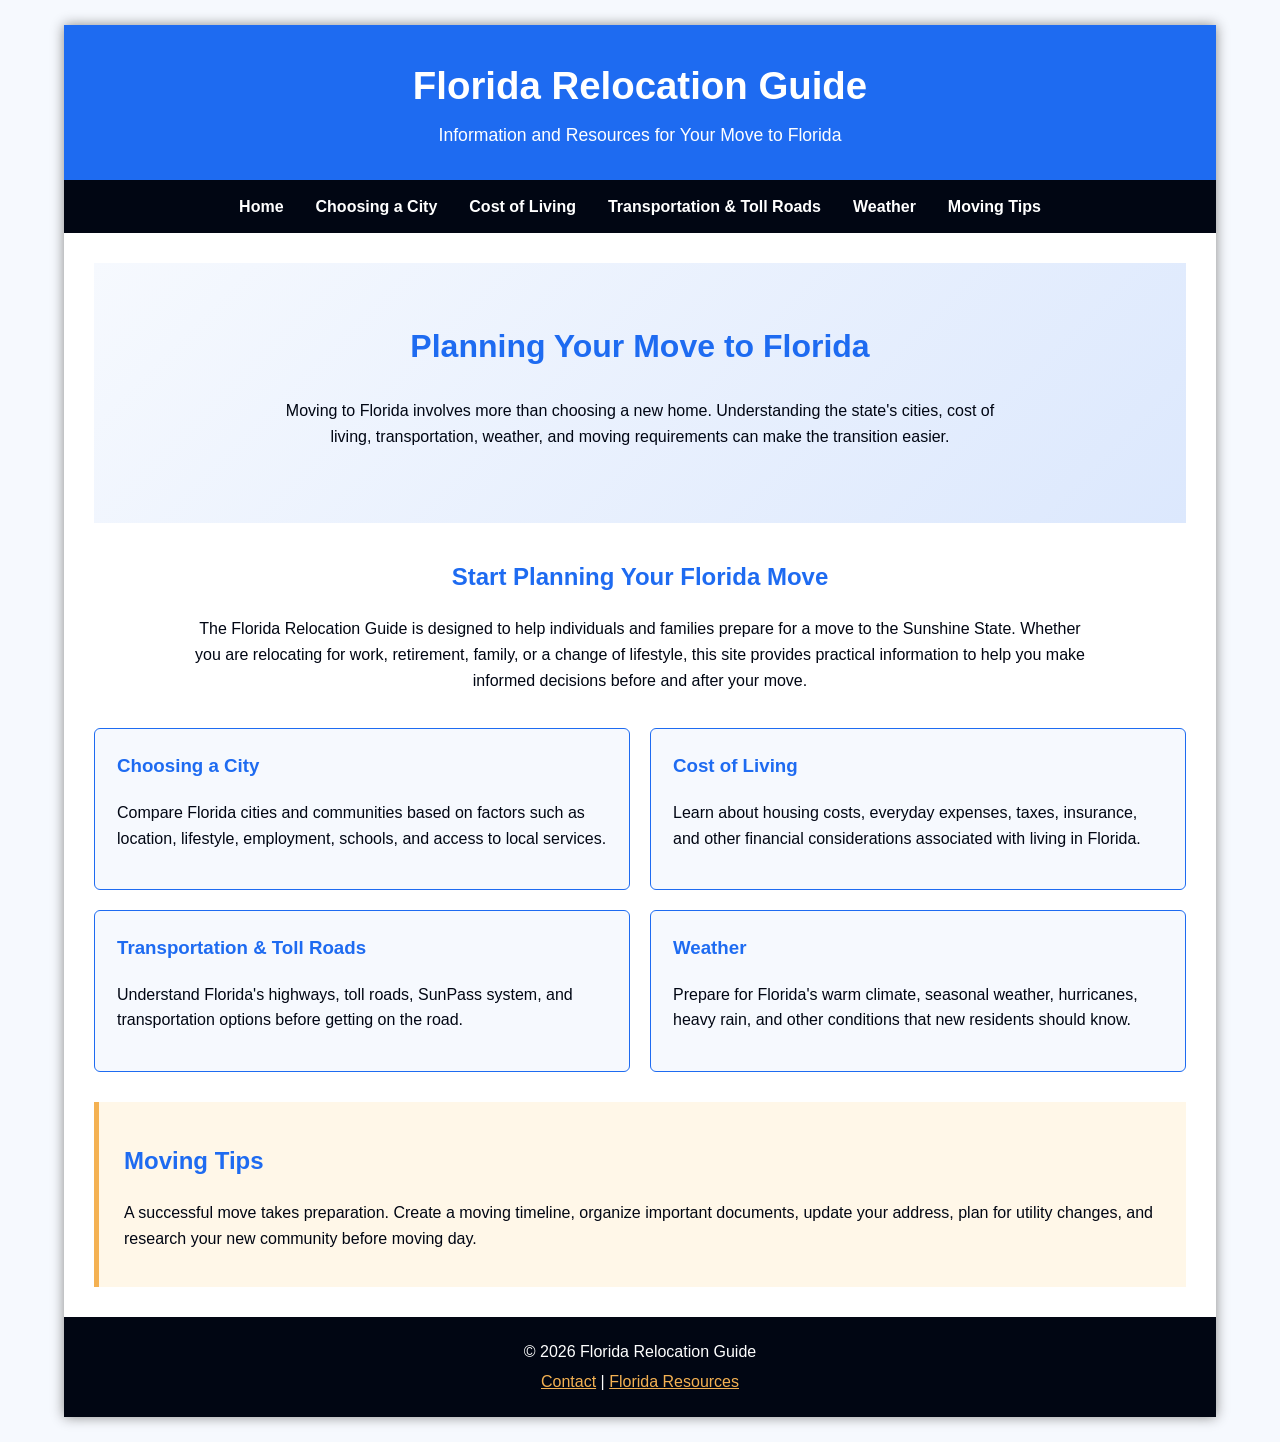
==== index.html @ 7cf323e2 "Add files via upload" ====
<!DOCTYPE html>
<html lang="en">

<head>
    <meta charset="UTF-8">
    <meta name="viewport" content="width=device-width, initial-scale=1.0">
    <meta name="description" content="Florida Relocation Guide provides practical information and resources for people planning a move to Florida.">
    <title>Florida Relocation Guide | Home</title>
    <link rel="stylesheet" href="florida.css">
</head>

<body>

<div id="wrapper">

    <header>
        <h1>Florida Relocation Guide</h1>
        <p>Information and Resources for Your Move to Florida</p>
    </header>

    <nav>
        <ul>
            <li><a href="index.html">Home</a></li>
            <li><a href="#">Choosing a City</a></li>
            <li><a href="#">Cost of Living</a></li>
            <li><a href="#">Transportation &amp; Toll Roads</a></li>
            <li><a href="#">Weather</a></li>
            <li><a href="#">Moving Tips</a></li>
        </ul>
    </nav>

    <main>

        <section class="hero">
            <div class="hero-text">
                <h2>Planning Your Move to Florida</h2>
                <p>
                    Moving to Florida involves more than choosing a new home.
                    Understanding the state's cities, cost of living, transportation,
                    weather, and moving requirements can make the transition easier.
                </p>
            </div>
        </section>

        <section class="intro">
            <h2>Start Planning Your Florida Move</h2>
            <p>
                The Florida Relocation Guide is designed to help individuals and
                families prepare for a move to the Sunshine State. Whether you are
                relocating for work, retirement, family, or a change of lifestyle,
                this site provides practical information to help you make informed
                decisions before and after your move.
            </p>
        </section>

        <section class="topics">

            <article>
                <h3>Choosing a City</h3>
                <p>
                    Compare Florida cities and communities based on factors such as
                    location, lifestyle, employment, schools, and access to local
                    services.
                </p>
            </article>

            <article>
                <h3>Cost of Living</h3>
                <p>
                    Learn about housing costs, everyday expenses, taxes, insurance,
                    and other financial considerations associated with living in
                    Florida.
                </p>
            </article>

            <article>
                <h3>Transportation &amp; Toll Roads</h3>
                <p>
                    Understand Florida's highways, toll roads, SunPass system, and
                    transportation options before getting on the road.
                </p>
            </article>

            <article>
                <h3>Weather</h3>
                <p>
                    Prepare for Florida's warm climate, seasonal weather, hurricanes,
                    heavy rain, and other conditions that new residents should know.
                </p>
            </article>

        </section>

        <section class="moving-tips">
            <h2>Moving Tips</h2>
            <p>
                A successful move takes preparation. Create a moving timeline,
                organize important documents, update your address, plan for utility
                changes, and research your new community before moving day.
            </p>
        </section>

    </main>

    <footer>
        <p>&copy; 2026 Florida Relocation Guide</p>
        <p>
            <a href="mailto:info@floridarelocationguide.com">Contact</a> |
            <a href="https://www.florida.gov/" target="_blank">Florida Resources</a>
        </p>
    </footer>

</div>

</body>
</html>
---- florida.css ----
* {
    box-sizing: border-box;
}

body {
    margin: 0;
    background-color: #F6F9FE;
    color: #010613;
    font-family: Arial, Helvetica, sans-serif;
    line-height: 1.6;
}

#wrapper {
    width: 90%;
    max-width: 1200px;
    margin: 25px auto;
    background-color: #FFFFFF;
    box-shadow: 0 0 12px #888888;
}

header {
    background-color: #1E6BF1;
    color: #FFFFFF;
    text-align: center;
    padding: 30px 20px;
}

header h1 {
    margin: 0;
    font-size: 2.4em;
}

header p {
    margin: 5px 0 0;
    font-size: 1.1em;
}

nav {
    background-color: #010613;
}

nav ul {
    display: flex;
    flex-wrap: wrap;
    justify-content: center;
    list-style-type: none;
    margin: 0;
    padding: 0;
}

nav a {
    display: block;
    color: #FFFFFF;
    font-weight: bold;
    text-decoration: none;
    padding: 14px 16px;
}

nav a:hover {
    background-color: #F4B152;
    color: #010613;
}

main {
    padding: 30px;
}

.hero {
    min-height: 260px;
    display: flex;
    align-items: center;
    justify-content: center;
    background: linear-gradient(135deg, #F6F9FE, #DCE8FD);
    text-align: center;
    padding: 40px;
}

.hero-text {
    max-width: 750px;
}

.hero h2 {
    color: #1E6BF1;
    font-size: 2em;
    margin-top: 0;
}

.intro {
    text-align: center;
    max-width: 900px;
    margin: 35px auto;
}

.intro h2,
.moving-tips h2 {
    color: #1E6BF1;
}

.topics {
    display: grid;
    grid-template-columns: repeat(2, 1fr);
    gap: 20px;
}

.topics article {
    background-color: #F6F9FE;
    border: 1px solid #1E6BF1;
    border-radius: 6px;
    padding: 22px;
}

.topics h3 {
    color: #1E6BF1;
    margin-top: 0;
}

.moving-tips {
    background-color: #FFF7E8;
    border-left: 5px solid #F4B152;
    margin-top: 30px;
    padding: 20px 25px;
}

footer {
    background-color: #010613;
    color: #FFFFFF;
    text-align: center;
    padding: 18px;
}

footer p {
    margin: 4px;
}

footer a {
    color: #F4B152;
}

footer a:hover {
    color: #F66F78;
}

@media (max-width: 700px) {
    #wrapper {
        width: 100%;
        margin: 0;
    }

    nav ul {
        flex-direction: column;
        text-align: center;
    }

    .topics {
        grid-template-columns: 1fr;
    }

    main {
        padding: 18px;
    }
}
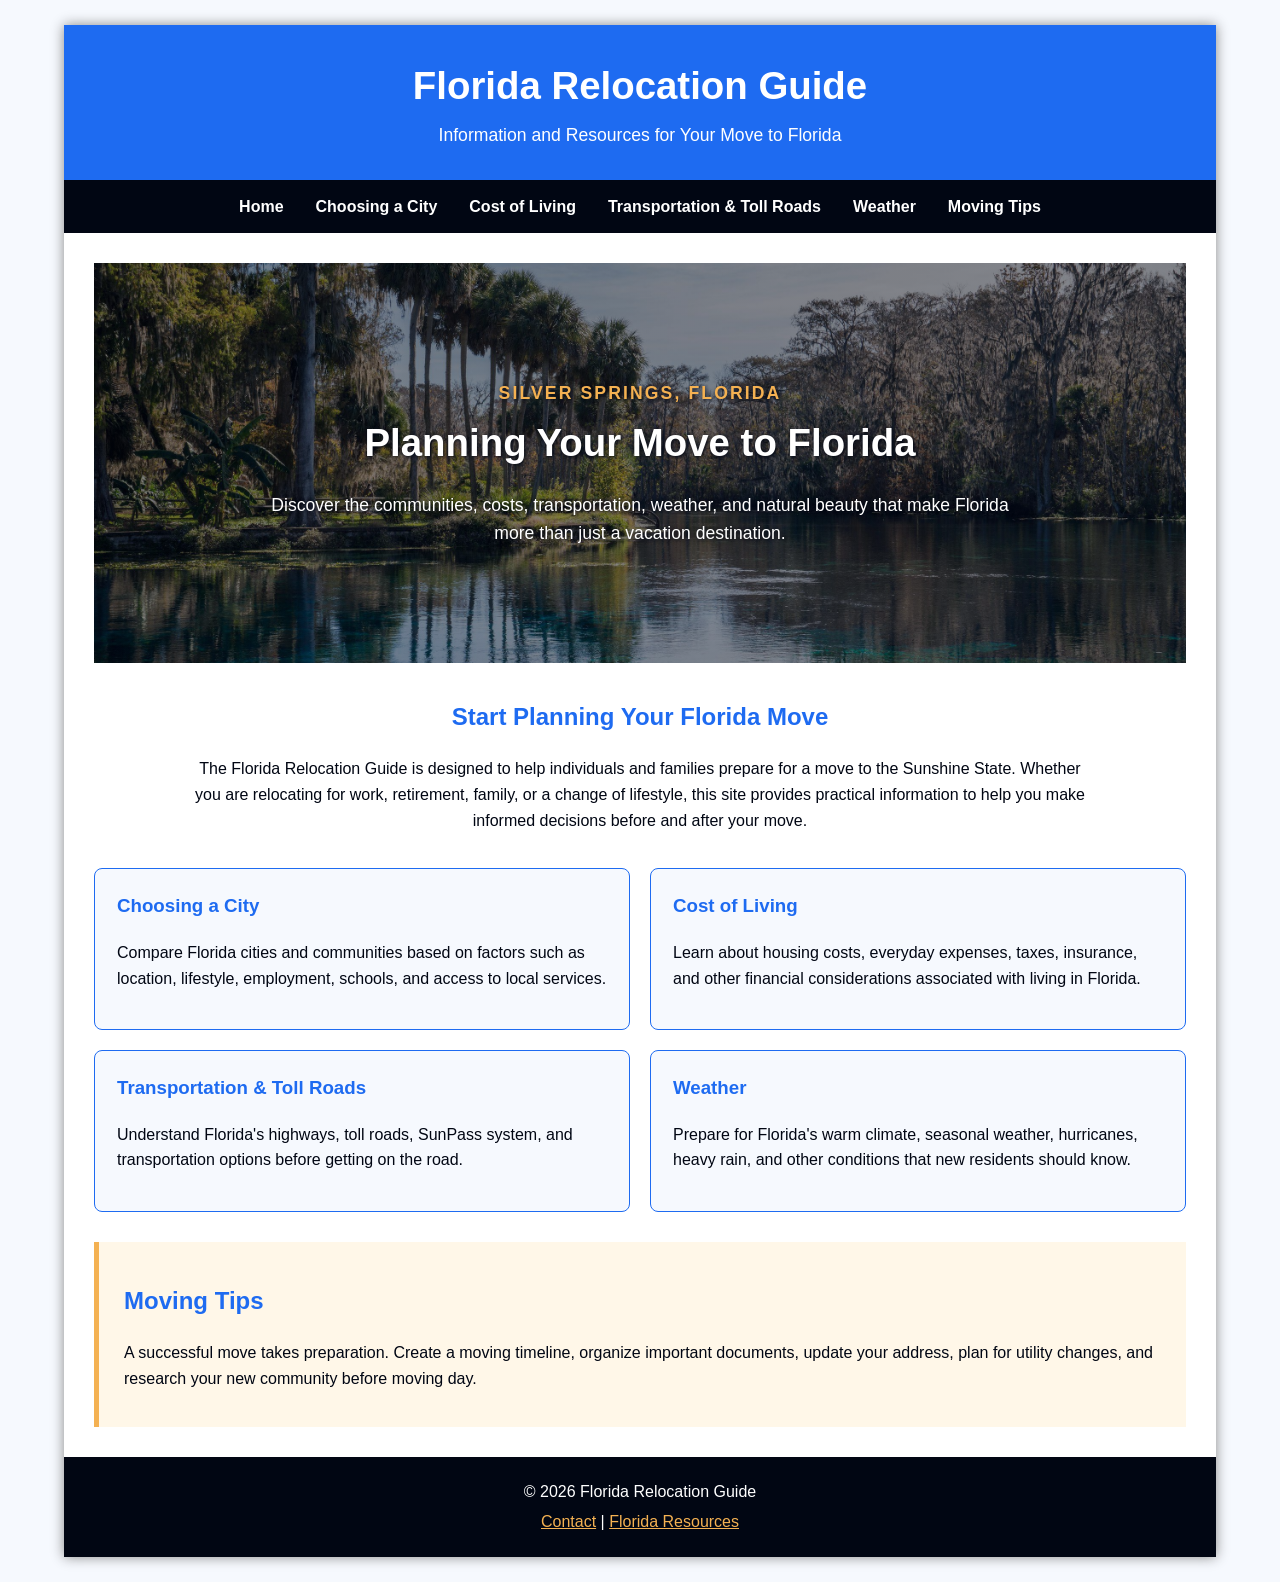
==== commit 4b237985: "Add files via upload" ====
--- a/index.html
+++ b/index.html
@@ -4,7 +4,8 @@
 <head>
     <meta charset="UTF-8">
     <meta name="viewport" content="width=device-width, initial-scale=1.0">
-    <meta name="description" content="Florida Relocation Guide provides practical information and resources for people planning a move to Florida.">
+    <meta name="description"
+        content="Plan your move to Florida with information about cities, cost of living, transportation, weather, and moving tips.">
     <title>Florida Relocation Guide | Home</title>
     <link rel="stylesheet" href="florida.css">
 </head>
@@ -21,8 +22,8 @@
     <nav>
         <ul>
             <li><a href="index.html">Home</a></li>
-            <li><a href="#">Choosing a City</a></li>
-            <li><a href="#">Cost of Living</a></li>
+            <li><a href="cities.html">Choosing a City</a></li>
+            <li><a href="cost.html">Cost of Living</a></li>
             <li><a href="#">Transportation &amp; Toll Roads</a></li>
             <li><a href="#">Weather</a></li>
             <li><a href="#">Moving Tips</a></li>
@@ -33,23 +34,27 @@
 
         <section class="hero">
             <div class="hero-text">
+                <p class="hero-location">Silver Springs, Florida</p>
+
                 <h2>Planning Your Move to Florida</h2>
+
                 <p>
-                    Moving to Florida involves more than choosing a new home.
-                    Understanding the state's cities, cost of living, transportation,
-                    weather, and moving requirements can make the transition easier.
+                    Discover the communities, costs, transportation, weather,
+                    and natural beauty that make Florida more than just a
+                    vacation destination.
                 </p>
             </div>
         </section>
 
         <section class="intro">
             <h2>Start Planning Your Florida Move</h2>
+
             <p>
-                The Florida Relocation Guide is designed to help individuals and
-                families prepare for a move to the Sunshine State. Whether you are
-                relocating for work, retirement, family, or a change of lifestyle,
-                this site provides practical information to help you make informed
-                decisions before and after your move.
+                The Florida Relocation Guide is designed to help individuals
+                and families prepare for a move to the Sunshine State. Whether
+                you are relocating for work, retirement, family, or a change
+                of lifestyle, this site provides practical information to help
+                you make informed decisions before and after your move.
             </p>
         </section>
 
@@ -58,34 +63,35 @@
             <article>
                 <h3>Choosing a City</h3>
                 <p>
-                    Compare Florida cities and communities based on factors such as
-                    location, lifestyle, employment, schools, and access to local
-                    services.
+                    Compare Florida cities and communities based on factors
+                    such as location, lifestyle, employment, schools, and
+                    access to local services.
                 </p>
             </article>
 
             <article>
                 <h3>Cost of Living</h3>
                 <p>
-                    Learn about housing costs, everyday expenses, taxes, insurance,
-                    and other financial considerations associated with living in
-                    Florida.
+                    Learn about housing costs, everyday expenses, taxes,
+                    insurance, and other financial considerations associated
+                    with living in Florida.
                 </p>
             </article>
 
             <article>
                 <h3>Transportation &amp; Toll Roads</h3>
                 <p>
-                    Understand Florida's highways, toll roads, SunPass system, and
-                    transportation options before getting on the road.
+                    Understand Florida's highways, toll roads, SunPass system,
+                    and transportation options before getting on the road.
                 </p>
             </article>
 
             <article>
                 <h3>Weather</h3>
                 <p>
-                    Prepare for Florida's warm climate, seasonal weather, hurricanes,
-                    heavy rain, and other conditions that new residents should know.
+                    Prepare for Florida's warm climate, seasonal weather,
+                    hurricanes, heavy rain, and other conditions that new
+                    residents should know.
                 </p>
             </article>
 
@@ -93,10 +99,12 @@
 
         <section class="moving-tips">
             <h2>Moving Tips</h2>
+
             <p>
                 A successful move takes preparation. Create a moving timeline,
-                organize important documents, update your address, plan for utility
-                changes, and research your new community before moving day.
+                organize important documents, update your address, plan for
+                utility changes, and research your new community before
+                moving day.
             </p>
         </section>
 
@@ -104,6 +112,7 @@
 
     <footer>
         <p>&copy; 2026 Florida Relocation Guide</p>
+
         <p>
             <a href="mailto:info@floridarelocationguide.com">Contact</a> |
             <a href="https://www.florida.gov/" target="_blank">Florida Resources</a>
--- a/florida.css
+++ b/florida.css
@@ -18,6 +18,9 @@
     box-shadow: 0 0 12px #888888;
 }
 
+
+/* HEADER */
+
 header {
     background-color: #1E6BF1;
     color: #FFFFFF;
@@ -34,6 +37,9 @@
     margin: 5px 0 0;
     font-size: 1.1em;
 }
+
+
+/* NAVIGATION */
 
 nav {
     background-color: #010613;
@@ -54,6 +60,9 @@
     font-weight: bold;
     text-decoration: none;
     padding: 14px 16px;
+    transition:
+        background-color 0.3s ease,
+        color 0.3s ease;
 }
 
 nav a:hover {
@@ -61,29 +70,66 @@
     color: #010613;
 }
 
+
+/* MAIN */
+
 main {
     padding: 30px;
 }
 
+
+/* HOMEPAGE HERO */
+
 .hero {
-    min-height: 260px;
+    min-height: 400px;
+
     display: flex;
     align-items: center;
     justify-content: center;
-    background: linear-gradient(135deg, #F6F9FE, #DCE8FD);
+
+    background-image:
+        linear-gradient(
+            rgba(1, 6, 19, 0.48),
+            rgba(1, 6, 19, 0.48)
+        ),
+        url("silver-springs.jpg");
+
+    background-size: cover;
+    background-position: center;
+    background-repeat: no-repeat;
+
     text-align: center;
     padding: 40px;
 }
 
 .hero-text {
-    max-width: 750px;
+    max-width: 800px;
+    color: #FFFFFF;
+    padding: 30px;
+    text-shadow: 1px 1px 4px #010613;
+}
+
+.hero-location {
+    color: #F4B152;
+    font-size: 1.05em;
+    font-weight: bold;
+    text-transform: uppercase;
+    letter-spacing: 0.12em;
+    margin-bottom: 0;
 }
 
 .hero h2 {
-    color: #1E6BF1;
-    font-size: 2em;
-    margin-top: 0;
-}
+    color: #FFFFFF;
+    font-size: 2.4em;
+    margin: 5px 0 15px;
+}
+
+.hero-text p {
+    font-size: 1.1em;
+}
+
+
+/* INTRODUCTION */
 
 .intro {
     text-align: center;
@@ -92,9 +138,13 @@
 }
 
 .intro h2,
-.moving-tips h2 {
+.moving-tips h2,
+.comparison-section h2 {
     color: #1E6BF1;
 }
+
+
+/* HOMEPAGE TOPIC CARDS */
 
 .topics {
     display: grid;
@@ -105,8 +155,20 @@
 .topics article {
     background-color: #F6F9FE;
     border: 1px solid #1E6BF1;
-    border-radius: 6px;
+    border-radius: 8px;
     padding: 22px;
+
+    transition:
+        transform 0.25s ease,
+        box-shadow 0.25s ease;
+}
+
+.topics article:hover {
+    transform: translateY(-4px);
+
+    box-shadow:
+        0 6px 14px
+        rgba(1, 6, 19, 0.15);
 }
 
 .topics h3 {
@@ -114,48 +176,555 @@
     margin-top: 0;
 }
 
+
+/* INTERACTIVE REGION DISPLAY */
+
+.region-display {
+    min-height: 470px;
+
+    display: flex;
+    align-items: center;
+    justify-content: center;
+
+    background-image:
+        linear-gradient(
+            rgba(1, 6, 19, 0.58),
+            rgba(1, 6, 19, 0.58)
+        ),
+        url("lake-eola.jpg");
+
+    background-size: cover;
+    background-position: center;
+    background-repeat: no-repeat;
+
+    border-radius: 8px;
+
+    transition:
+        background-image 0.4s ease;
+
+    margin: 30px 0;
+}
+
+.region-overlay {
+    max-width: 800px;
+    margin: 40px;
+    padding: 35px;
+    color: #FFFFFF;
+    text-align: center;
+    background-color: rgba(1, 6, 19, 0.22);
+    border-radius: 8px;
+    backdrop-filter: blur(0px);
+}
+
+.region-overlay h2 {
+    color: #FFFFFF;
+    font-size: 2.2em;
+    margin: 5px 0 15px;
+}
+
+.region-overlay p {
+    font-size: 1.05em;
+}
+
+
+/* REGION SELECTOR */
+
+.region-selector {
+    display: grid;
+
+    grid-template-columns:
+        repeat(2, 1fr);
+
+    gap: 18px;
+
+    margin: 30px 0 45px;
+}
+
+.region-card {
+    width: 100%;
+
+    background-color: #F6F9FE;
+
+    border:
+        2px solid
+        #D5DCE8;
+
+    border-radius: 8px;
+
+    padding: 22px;
+
+    text-align: left;
+
+    color: #010613;
+
+    font-family:
+        Arial,
+        Helvetica,
+        sans-serif;
+
+    cursor: pointer;
+
+    transition:
+        transform 0.25s ease,
+        box-shadow 0.25s ease,
+        border-color 0.25s ease,
+        background-color 0.25s ease;
+}
+
+.region-card:hover {
+    transform:
+        translateY(-4px);
+
+    border-color:
+        #1E6BF1;
+
+    box-shadow:
+        0 6px 14px
+        rgba(1, 6, 19, 0.14);
+}
+
+.active-region {
+    border-color:
+        #F4B152;
+
+    background-color:
+        #FFF7E8;
+
+    box-shadow:
+        0 5px 14px
+        rgba(1, 6, 19, 0.13);
+}
+
+.region-card-title {
+    display: block;
+
+    color:
+        #1E6BF1;
+
+    font-size:
+        1.25em;
+
+    font-weight:
+        bold;
+
+    margin-bottom:
+        4px;
+}
+
+.region-card-cities {
+    display: block;
+
+    color:
+        #666666;
+
+    font-weight:
+        bold;
+
+    margin-bottom:
+        12px;
+}
+
+.region-card-description {
+    display: block;
+
+    font-size:
+        0.95em;
+
+    margin-bottom:
+        15px;
+}
+
+.explore-text {
+    color:
+        #1E6BF1;
+
+    font-weight:
+        bold;
+}
+
+
+/* COMPARISON TABLE */
+
+.comparison-section {
+    margin-top: 40px;
+}
+
+.comparison-section > p {
+    margin-bottom: 20px;
+}
+
+.table-container {
+    overflow-x: auto;
+}
+
+table {
+    width: 100%;
+
+    border-collapse:
+        collapse;
+
+    margin-top:
+        15px;
+
+    background-color:
+        #FFFFFF;
+}
+
+th {
+    background-color:
+        #010613;
+
+    color:
+        #FFFFFF;
+
+    text-align:
+        left;
+
+    padding:
+        14px;
+}
+
+td {
+    border:
+        1px solid
+        #D5DCE8;
+
+    padding:
+        14px;
+
+    vertical-align:
+        top;
+}
+
+tbody tr:nth-child(even) {
+    background-color:
+        #F6F9FE;
+}
+
+tbody tr:hover {
+    background-color:
+        #FFF7E8;
+}
+
+
+/* INFORMATION CALLOUT */
+
 .moving-tips {
-    background-color: #FFF7E8;
-    border-left: 5px solid #F4B152;
-    margin-top: 30px;
-    padding: 20px 25px;
-}
+    background-color:
+        #FFF7E8;
+
+    border-left:
+        5px solid
+        #F4B152;
+
+    margin-top:
+        30px;
+
+    padding:
+        20px 25px;
+}
+
+/* COST OF LIVING PAGE */
+
+.cost-hero {
+    min-height: 430px;
+
+    display: flex;
+    align-items: center;
+    justify-content: center;
+
+    background-image:
+        linear-gradient(
+            rgba(1, 6, 19, 0.42),
+            rgba(1, 6, 19, 0.42)
+        ),
+        url("florida-home.jpg");
+
+    background-size: cover;
+    background-position: center;
+    background-repeat: no-repeat;
+
+    border-radius: 8px;
+
+    padding: 40px;
+
+    text-align: center;
+}
+
+.cost-hero-content {
+    max-width: 800px;
+
+    padding: 32px;
+
+    color: #FFFFFF;
+
+    background-color:
+        rgba(1, 6, 19, 0.22);
+
+    border-radius: 8px;
+
+    text-shadow:
+        1px 1px 4px #010613;
+}
+
+.cost-hero-content h2 {
+    color: #FFFFFF;
+
+    font-size: 2.4em;
+
+    line-height: 1.2;
+
+    margin: 5px 0 15px;
+}
+
+.cost-hero-content p {
+    font-size: 1.08em;
+}
+
+
+/* COST CARDS */
+
+.cost-grid {
+    display: grid;
+
+    grid-template-columns:
+        repeat(3, 1fr);
+
+    gap: 20px;
+
+    margin: 35px 0;
+}
+
+.cost-card {
+    background-color: #F6F9FE;
+
+    border-top:
+        4px solid #1E6BF1;
+
+    border-radius: 8px;
+
+    padding: 24px;
+
+    box-shadow:
+        0 3px 8px
+        rgba(1, 6, 19, 0.10);
+
+    transition:
+        transform 0.25s ease,
+        box-shadow 0.25s ease;
+}
+
+.cost-card:hover {
+    transform:
+        translateY(-4px);
+
+    box-shadow:
+        0 7px 16px
+        rgba(1, 6, 19, 0.16);
+}
+
+.cost-card h3 {
+    color: #1E6BF1;
+
+    font-size: 1.3em;
+
+    margin-top: 0;
+
+    margin-bottom: 12px;
+}
+
+.cost-tip {
+    color: #666666;
+
+    font-weight: bold;
+
+    border-top:
+        1px solid #D5DCE8;
+
+    padding-top: 12px;
+
+    margin-bottom: 0;
+}
+
+
+/* BUDGET SECTION */
+
+.budget-section {
+    display: grid;
+
+    grid-template-columns:
+        1fr 2fr;
+
+    gap: 35px;
+
+    align-items: center;
+
+    margin: 45px 0;
+
+    padding: 32px;
+
+    background-color: #010613;
+
+    color: #FFFFFF;
+
+    border-radius: 8px;
+}
+
+.budget-heading h2 {
+    color: #FFFFFF;
+
+    font-size: 1.8em;
+
+    line-height: 1.25;
+
+    margin-top: 5px;
+}
+
+.section-label {
+    color: #F4B152;
+
+    font-size: 0.9em;
+
+    font-weight: bold;
+
+    text-transform: uppercase;
+
+    letter-spacing: 0.12em;
+
+    margin-bottom: 0;
+}
+
+.budget-content p:first-child {
+    margin-top: 0;
+}
+
+.budget-content p:last-child {
+    margin-bottom: 0;
+}
+
+/* FOOTER */
 
 footer {
-    background-color: #010613;
-    color: #FFFFFF;
-    text-align: center;
-    padding: 18px;
+    background-color:
+        #010613;
+
+    color:
+        #FFFFFF;
+
+    text-align:
+        center;
+
+    padding:
+        18px;
 }
 
 footer p {
-    margin: 4px;
+    margin:
+        4px;
 }
 
 footer a {
-    color: #F4B152;
+    color:
+        #F4B152;
 }
 
 footer a:hover {
-    color: #F66F78;
-}
+    color:
+        #F66F78;
+}
+
+
+/* RESPONSIVE LAYOUT */
 
 @media (max-width: 700px) {
+
     #wrapper {
-        width: 100%;
-        margin: 0;
+        width:
+            100%;
+
+        margin:
+            0;
+    }
+
+    header h1 {
+        font-size:
+            2em;
     }
 
     nav ul {
-        flex-direction: column;
-        text-align: center;
-    }
-
-    .topics {
-        grid-template-columns: 1fr;
+        flex-direction:
+            column;
+
+        text-align:
+            center;
+    }
+
+    .hero {
+        min-height:
+            350px;
+
+        padding:
+            25px;
+    }
+
+    .hero-text {
+        padding:
+            15px;
+    }
+
+    .hero h2 {
+        font-size:
+            2em;
+    }
+
+    .topics,
+    .region-selector {
+        grid-template-columns:
+            1fr;
+    }
+
+    .region-display {
+        min-height:
+            500px;
+    }
+
+    .region-overlay {
+        margin:
+            20px;
+
+        padding:
+            25px;
+    }
+
+    .region-overlay h2 {
+        font-size:
+            1.8em;
     }
 
     main {
-        padding: 18px;
-    }
-}+        padding:
+            18px;
+    }
+    .cost-hero {
+    min-height: 400px;
+    padding: 25px;
+}
+
+.cost-hero-content {
+    padding: 22px;
+}
+
+.cost-hero-content h2 {
+    font-size: 2em;
+}
+
+.cost-grid {
+    grid-template-columns: 1fr;
+}
+
+.budget-section {
+    grid-template-columns: 1fr;
+    gap: 10px;
+    padding: 25px;
+}
+}
